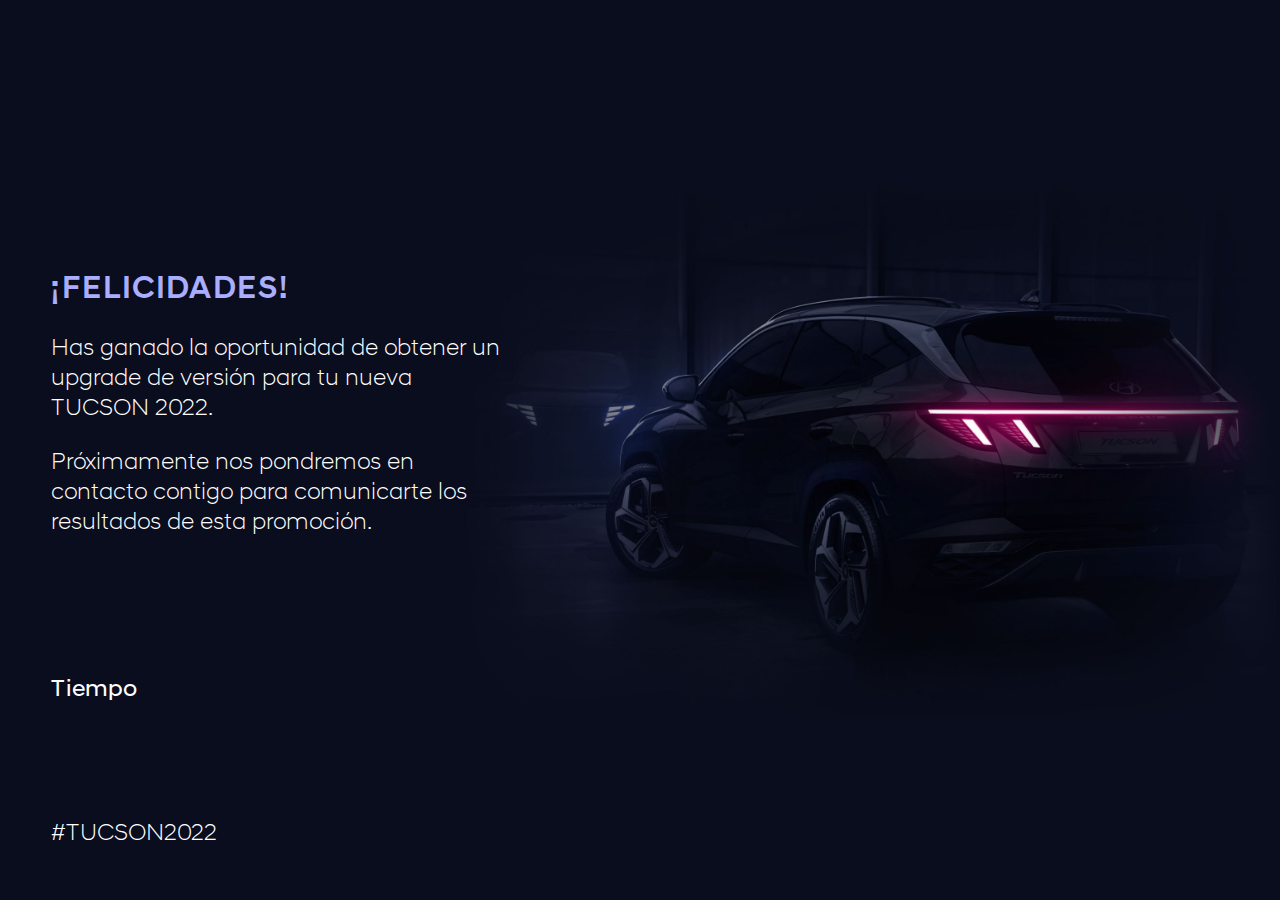
==== thankyou.html @ d3f44aa7 "02-Update [Mas ajustes]" ====
<!DOCTYPE html>
<html lang="en">
	<head>
		<title>HYUNDAI</title>
		<meta charset="utf-8"></meta>
		<meta name="viewport" content="width=device-width, user-scalable=no, minimum-scale=1.0, maximum-scale=1.0"></meta>
		<meta http-equiv='cache-control' content='no-cache'>
		<meta http-equiv='expires' content='0'>
		<meta http-equiv='pragma' content='no-cache'>
		<link rel="stylesheet" type="text/css" href="css/fonts.css">
		<link rel="stylesheet" type="text/css" href="css/thank-you.css">
		<link rel="shortcut icon" href="#" />
	</head>
	<body>
		<section>
      <div>
        <h1>¡FELICIDADES!</h1>
        <p>Has ganado la oportunidad de obtener un upgrade de versión para tu nueva TUCSON 2022.</p>
        <p>Próximamente nos pondremos en contacto contigo para comunicarte los resultados de esta promoción.</p>
      </div>
      <p><strong>Tiempo <span id="spanTextTime">00:00:00</span></strong></p>
      <p>#TUCSON2022</p>
		</section>

		<script>
			
			const __queryString = window.location.search;
    		const urlParams = new URLSearchParams(__queryString);
    		let _time = urlParams.get('time');

			console.log("__queryString:", __queryString);
			console.log("_time:", _time);

			document.getElementById("spanTextTime").innerHTML = _time;

		</script>

  </body>
</html>
---- css/fonts.css ----
@font-face {
  font-family: 'Hyundai Sans Head';
  src: url('../assets/fonts/HyundaiSansHead-Light.woff') format('woff'),
      url('../assets/fonts/HyundaiSansHead-Light.ttf') format('truetype');
  font-weight: 300;
  font-style: normal;
  font-display: swap;
}

@font-face {
  font-family: 'Hyundai Sans Head';
  src: url('../assets/fonts/HyundaiSansHeadMedium.woff') format('woff'),
      url('../assets/fonts/HyundaiSansHeadMedium.ttf') format('truetype');
  font-weight: 500;
  font-style: normal;
  font-display: swap;
}

@font-face {
  font-family: 'Hyundai Sans Head';
  src: url('../assets/fonts/HyundaiSansHead.woff') format('woff'),
      url('../assets/fonts/HyundaiSansHead.ttf') format('truetype');
  font-weight: normal;
  font-style: normal;
  font-display: swap;
}
---- css/thank-you.css ----
html, body {
  margin: 0px;
  padding: 0px;
}

html {
  -webkit-box-align: center;
      -ms-flex-align: center;
          align-items: center;
  background-color: #0a0d1d;
  background-image: url(../assets/bg-thank-you.jpg);
  background-position: 16% 70%;
  background-size: 130% auto;
  background-repeat: no-repeat;
  display: -webkit-box;
  display: -ms-flexbox;
  display: flex;
  height: 100%;
}

@media screen and (min-width: 800px) {
  html {
    background-position: 36vw;
    background-size: 64vw;
  }
}

body {
  color: #FFFFFF;
  font-family: 'Hyundai Sans Head';
  font-weight: 300;
  font-size: 16px;
  height: 100%;
  display: -webkit-box;
  display: -ms-flexbox;
  display: flex;
  -webkit-box-align: stretch;
      -ms-flex-align: stretch;
          align-items: stretch;
  width: 100%;
}

@media screen and (min-width: 800px) {
  body {
    font-size: 24px;
  }
}

section {
  display: -webkit-box;
  display: -ms-flexbox;
  display: flex;
  padding: 7.5vw 5vw;
  -ms-flex-wrap: wrap;
      flex-wrap: wrap;
  -webkit-box-pack: justify;
      -ms-flex-pack: justify;
          justify-content: space-between;
  -webkit-box-align: stretch;
      -ms-flex-align: stretch;
          align-items: stretch;
  -webkit-box-orient: vertical;
  -webkit-box-direction: normal;
      -ms-flex-direction: column;
          flex-direction: column;
  width: 100%;
}

@media screen and (min-width: 800px) {
  section {
    padding: 30vh 60vw 4vw 4vw;
  }
}

section h1 {
  color: #aaaeff;
  font-size: 32px;
  letter-spacing: 2px;
  font-weight: 500;
  margin: 0;
}

section h1 strong {
  font-weight: 500;
}

section > p {
  font-weight: 300;
  margin: 0;
}
/*# sourceMappingURL=thank-you.css.map */
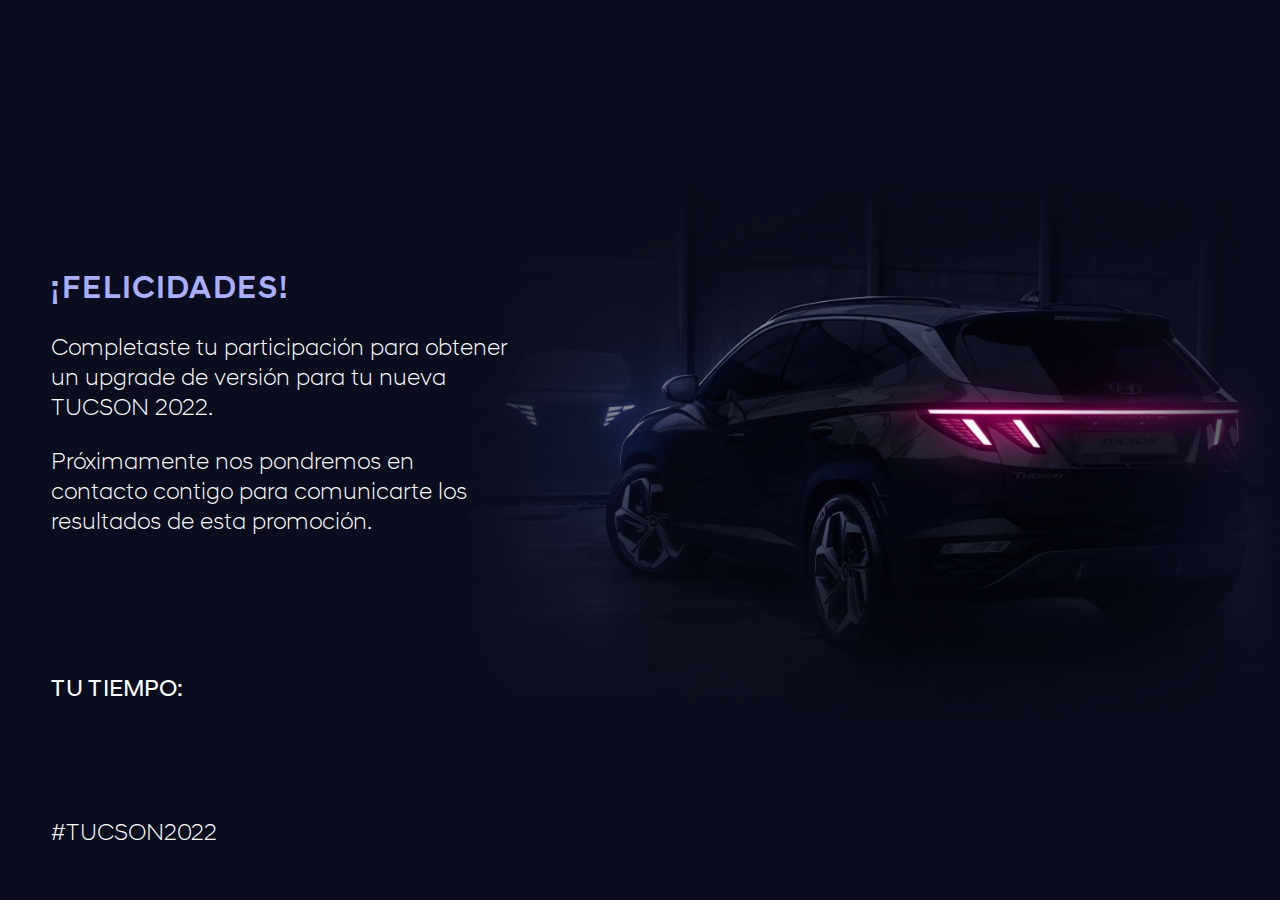
==== commit 5a6b0529: "integración-modal" ====
--- a/thankyou.html
+++ b/thankyou.html
@@ -15,10 +15,10 @@
 		<section>
       <div>
         <h1>¡FELICIDADES!</h1>
-        <p>Has ganado la oportunidad de obtener un upgrade de versión para tu nueva TUCSON 2022.</p>
+        <p>Completaste tu participación para obtener un upgrade de versión para tu nueva TUCSON 2022.</p>
         <p>Próximamente nos pondremos en contacto contigo para comunicarte los resultados de esta promoción.</p>
       </div>
-      <p><strong>Tiempo <span id="spanTextTime">00:00:00</span></strong></p>
+      <p><strong>TU TIEMPO:<span id="spanTextTime">00:00:00</span></strong></p>
       <p>#TUCSON2022</p>
 		</section>
 
